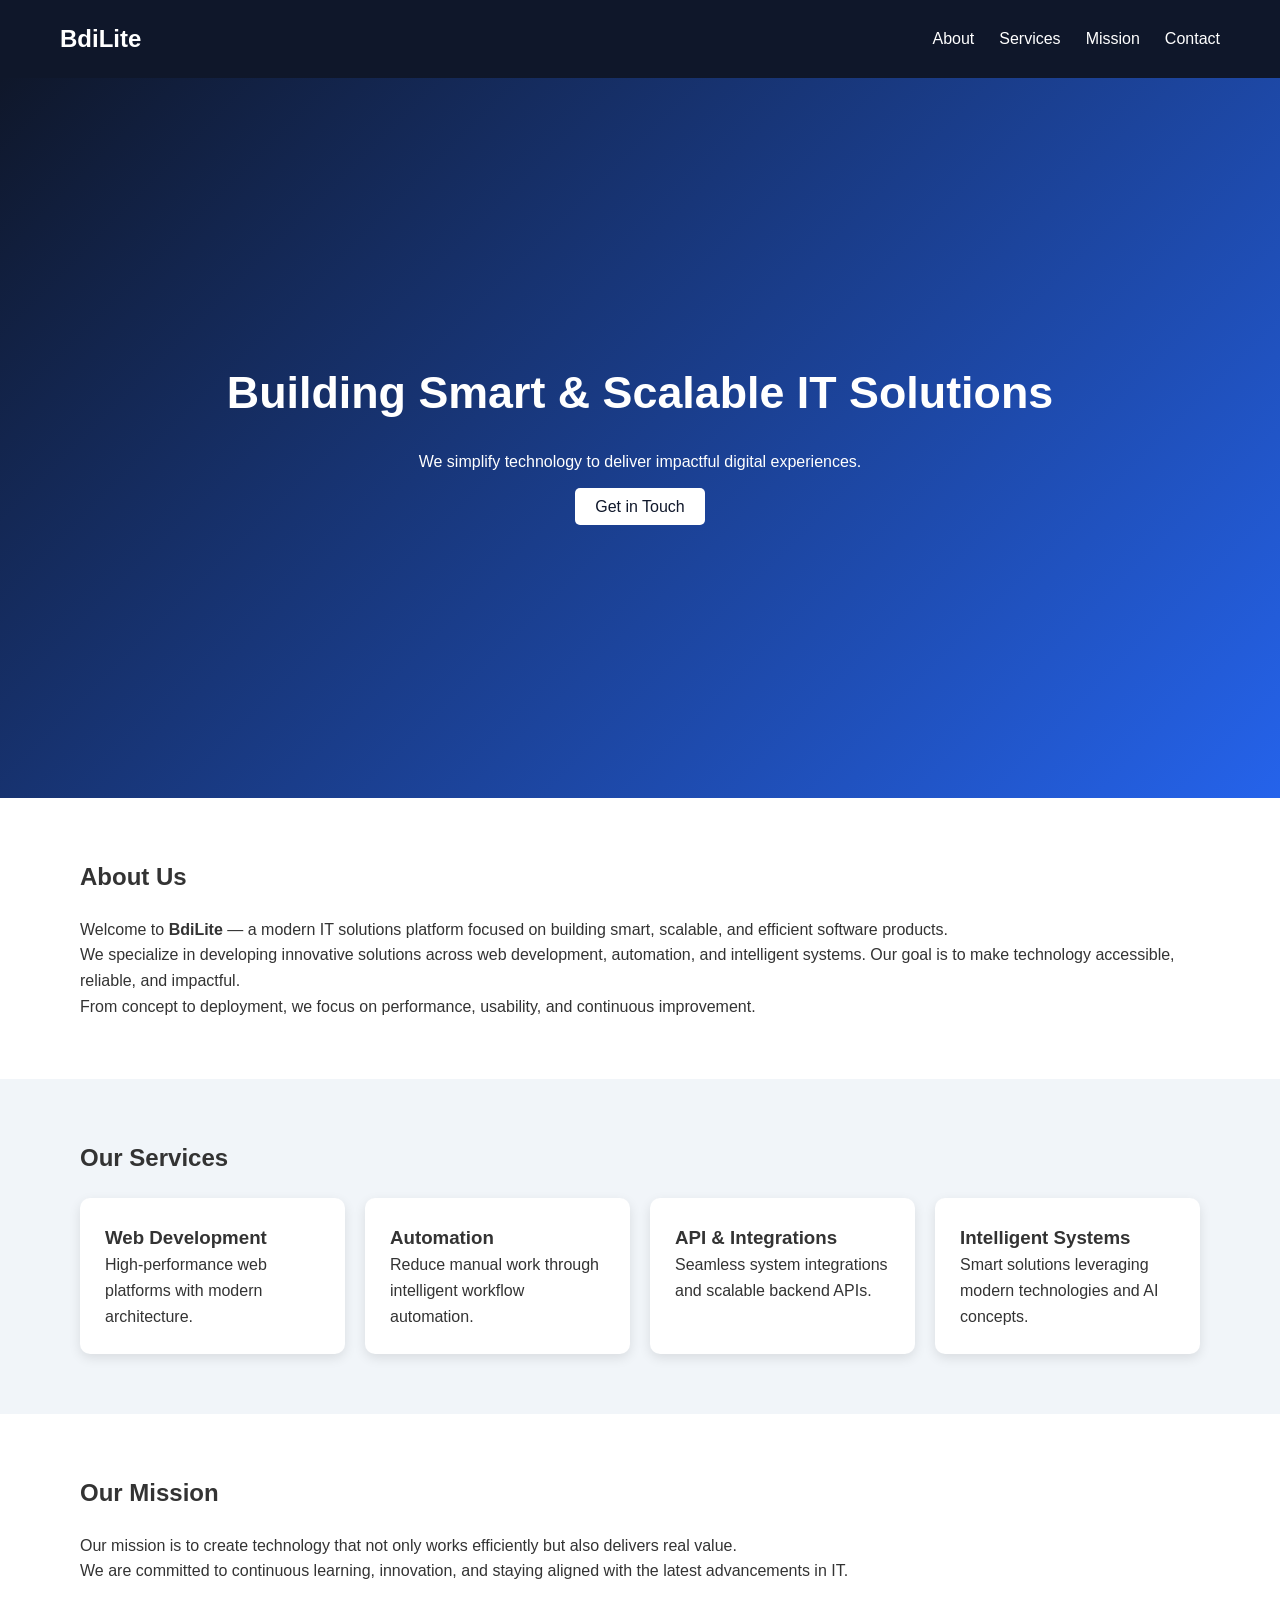
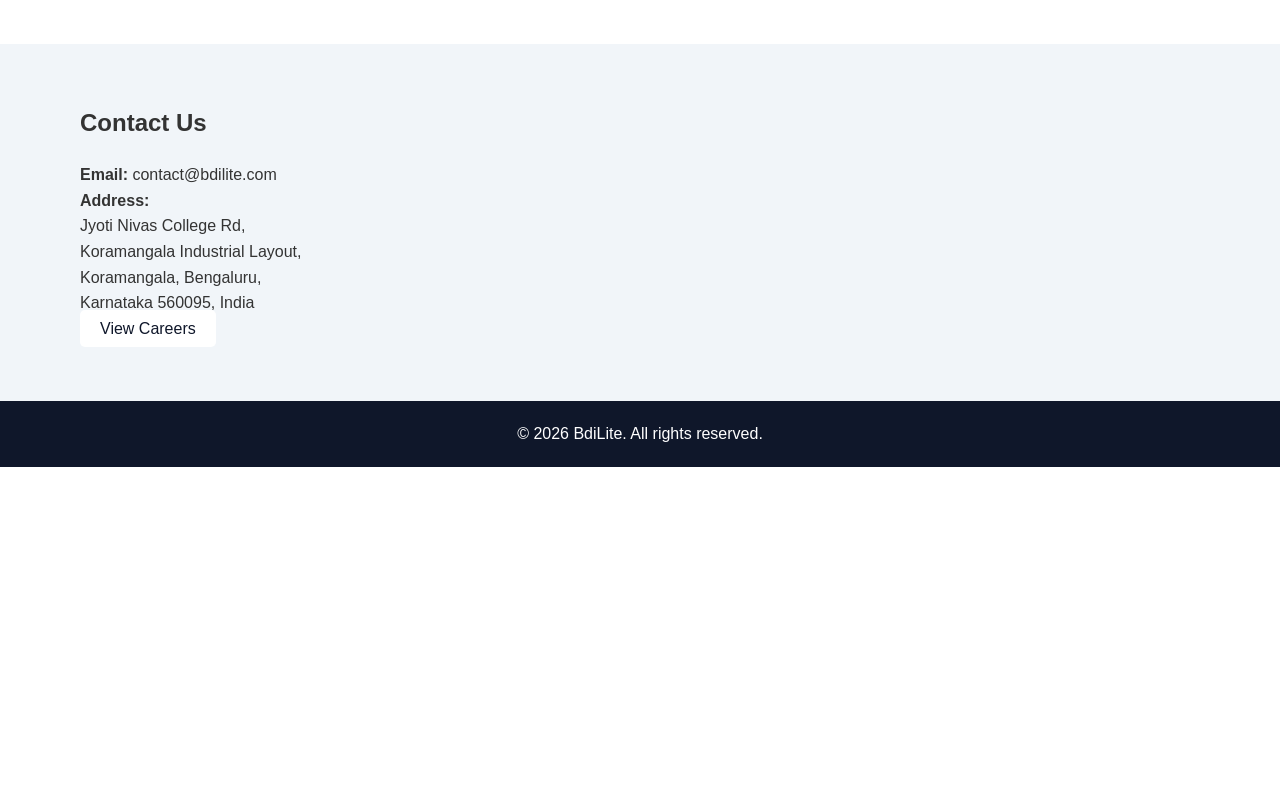
==== index.html @ b25a0168 "Update index.html" ====
<!DOCTYPE html>
<html lang="en">
<head>
    <meta charset="UTF-8">
    <meta name="viewport" content="width=device-width, initial-scale=1.0">
    <title>BdiLite | Smart IT Solutions</title>
    <meta name="description" content="BdiLite builds scalable web applications, automation systems, and intelligent IT solutions.">

    <link rel="stylesheet" href="styles.css">
</head>
<body>

<!-- NAVBAR -->
<header>
    <nav class="navbar">
        <h1 class="logo">BdiLite</h1>
        <ul>
            <li><a href="#about">About</a></li>
            <li><a href="#services">Services</a></li>
            <li><a href="#mission">Mission</a></li>
            <li><a href="#contact">Contact</a></li>
        </ul>
    </nav>
</header>

<!-- HERO -->
<section class="hero">
    <div class="hero-content">
        <h2>Building Smart & Scalable IT Solutions</h2>
        <p>We simplify technology to deliver impactful digital experiences.</p>
        <a href="#contact" class="btn">Get in Touch</a>
    </div>
</section>

<!-- ABOUT -->
<section id="about" class="section">
    <h2>About Us</h2>
    <p>
        Welcome to <strong>BdiLite</strong> — a modern IT solutions platform focused on building smart, scalable, and efficient software products.
    </p>
    <p>
        We specialize in developing innovative solutions across web development, automation, and intelligent systems. Our goal is to make technology accessible, reliable, and impactful.
    </p>
    <p>
        From concept to deployment, we focus on performance, usability, and continuous improvement.
    </p>
</section>

<!-- SERVICES -->
<section id="services" class="section alt">
    <h2>Our Services</h2>
    <div class="cards">

        <div class="card">
            <h3>Web Development</h3>
            <p>High-performance web platforms with modern architecture.</p>
        </div>

        <div class="card">
            <h3>Automation</h3>
            <p>Reduce manual work through intelligent workflow automation.</p>
        </div>

        <div class="card">
            <h3>API & Integrations</h3>
            <p>Seamless system integrations and scalable backend APIs.</p>
        </div>

        <div class="card">
            <h3>Intelligent Systems</h3>
            <p>Smart solutions leveraging modern technologies and AI concepts.</p>
        </div>

    </div>
</section>

<!-- MISSION -->
<section id="mission" class="section">
    <h2>Our Mission</h2>
    <p>
        Our mission is to create technology that not only works efficiently but also delivers real value.
    </p>
    <p>
        We are committed to continuous learning, innovation, and staying aligned with the latest advancements in IT.
    </p>
</section>

<!-- CONTACT -->
<section id="contact" class="section alt">
    <h2>Contact Us</h2>

    <p><strong>Email:</strong> contact@bdilite.com</p>

    <p><strong>Address:</strong><br>
    Jyoti Nivas College Rd,<br>
    Koramangala Industrial Layout,<br>
    Koramangala, Bengaluru,<br>
    Karnataka 560095, India
    </p>

    <a href="careers.html" class="btn">View Careers</a>
</section>

<!-- FOOTER -->
<footer>
    <p>© 2026 BdiLite. All rights reserved.</p>
</footer>

<iframe 
    src="https://www.google.com/maps?q=Jyoti+Nivas+College+Rd+Koramangala+Bengaluru&output=embed"
    width="100%" height="300" style="border:0; margin-top:20px;" 
    allowfullscreen="" loading="lazy">
</iframe>

<script src="script.js"></script>
</body>
</html>
---- styles.css ----
* {
    margin: 0;
    padding: 0;
    box-sizing: border-box;
    font-family: "Segoe UI", sans-serif;
}

body {
    line-height: 1.6;
    color: #333;
}

/* NAVBAR */
.navbar {
    display: flex;
    justify-content: space-between;
    align-items: center;
    padding: 20px 60px;
    background: #0f172a;
    color: white;
    position: sticky;
    top: 0;
}

.navbar ul {
    display: flex;
    list-style: none;
    gap: 25px;
}

.navbar a {
    color: white;
    text-decoration: none;
}

/* HERO */
.hero {
    height: 80vh;
    background: linear-gradient(135deg, #0f172a, #2563eb);
    color: white;
    display: flex;
    justify-content: center;
    align-items: center;
    text-align: center;
}

.hero-content h2 {
    font-size: 2.8rem;
}

.hero-content p {
    margin: 20px 0;
}

.btn {
    background: white;
    color: #0f172a;
    padding: 10px 20px;
    border-radius: 5px;
    text-decoration: none;
}

/* SECTIONS */
.section {
    padding: 60px 80px;
}

.section h2 {
    margin-bottom: 20px;
}

.section.alt {
    background: #f1f5f9;
}

/* CARDS */
.cards {
    display: grid;
    grid-template-columns: repeat(auto-fit, minmax(250px, 1fr));
    gap: 20px;
}

.card {
    background: white;
    padding: 25px;
    border-radius: 10px;
    box-shadow: 0 4px 12px rgba(0,0,0,0.1);
}

/* FOOTER */
footer {
    text-align: center;
    padding: 20px;
    background: #0f172a;
    color: white;
}
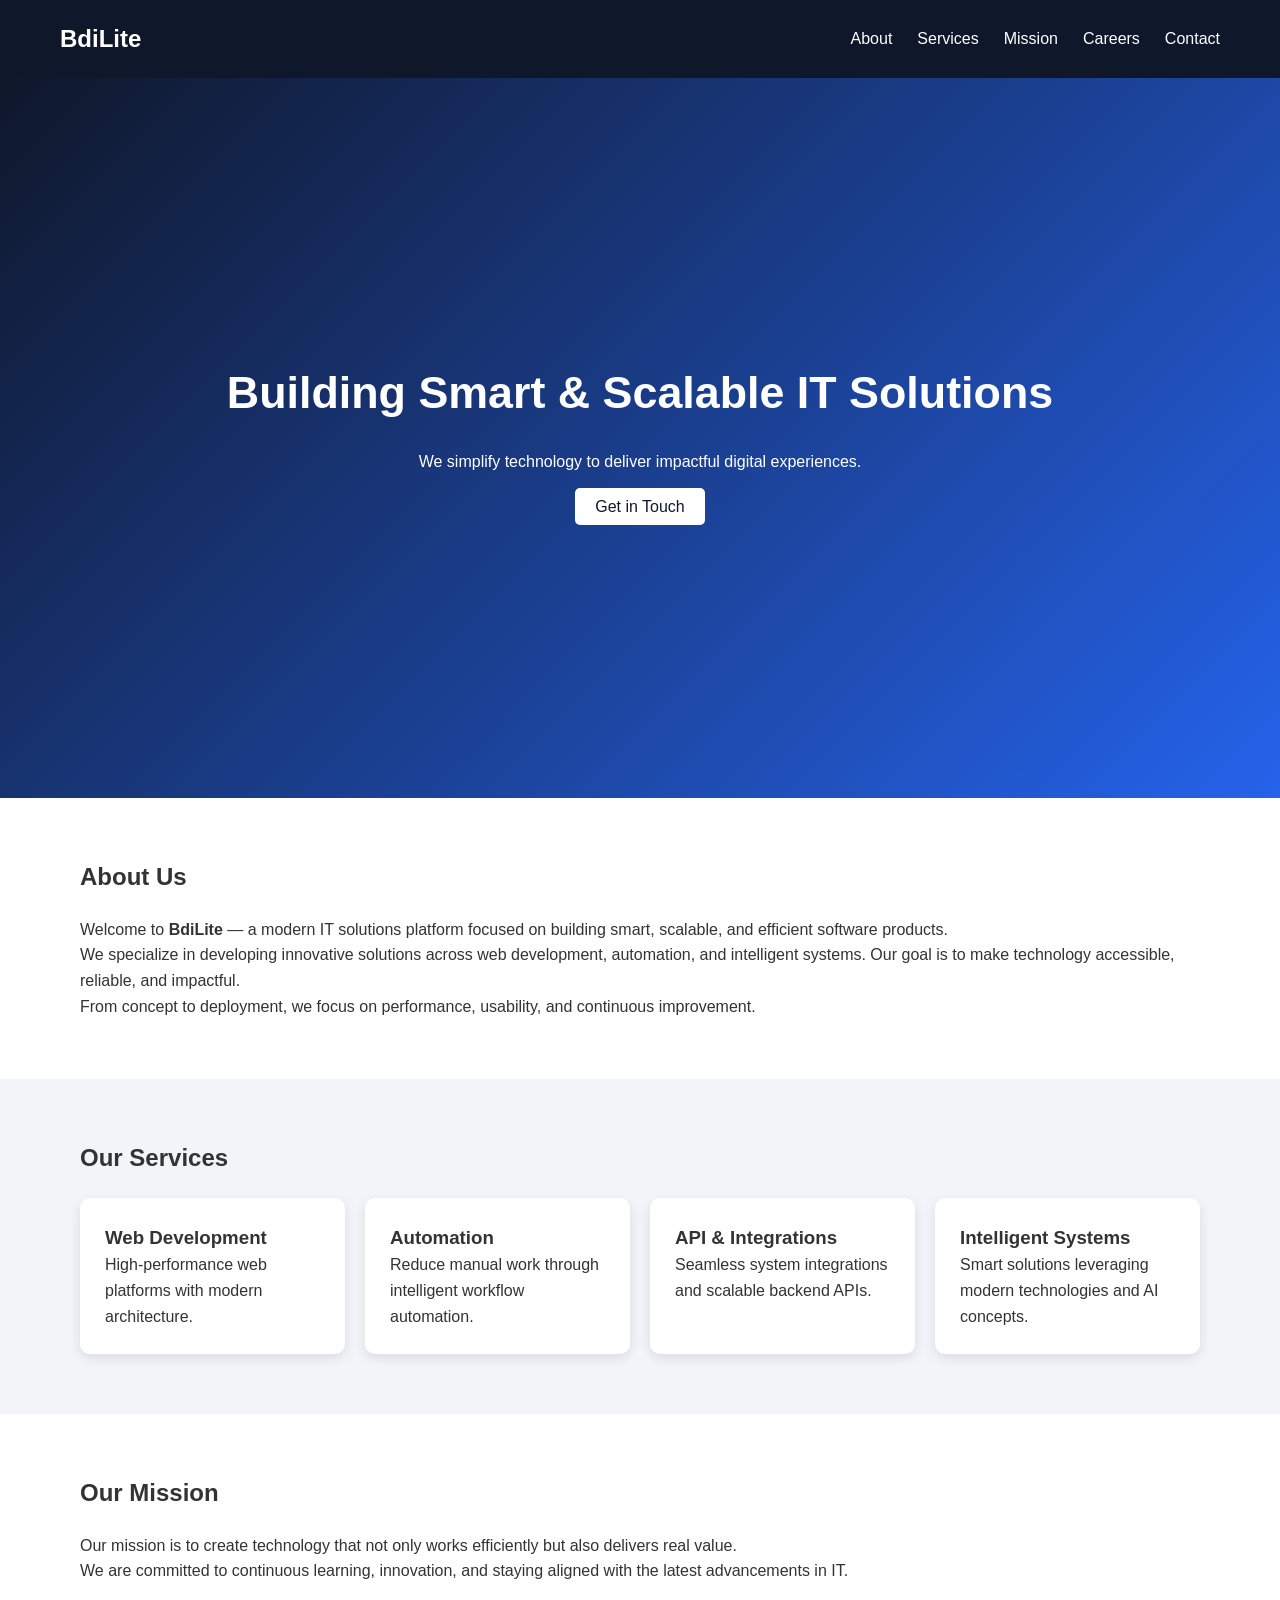
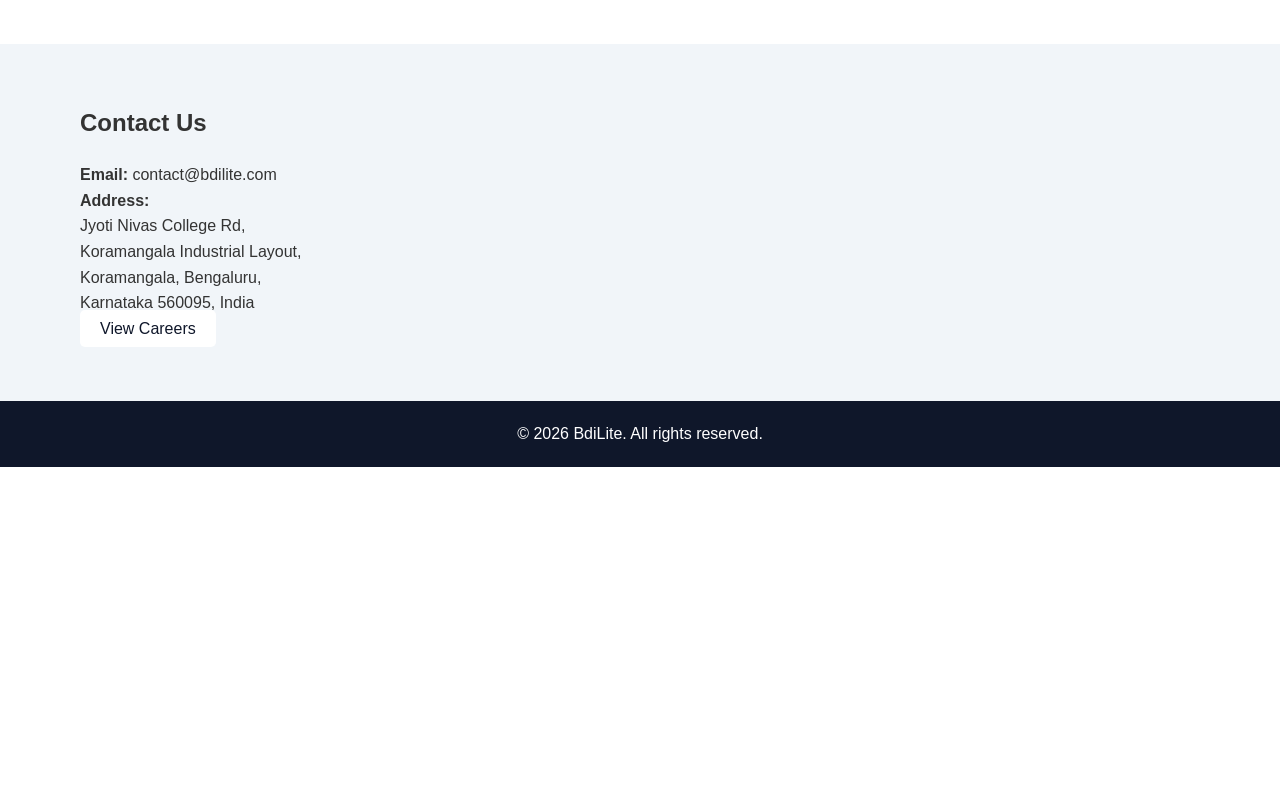
==== commit d9a499da: "Update index.html" ====
--- a/index.html
+++ b/index.html
@@ -18,6 +18,7 @@
             <li><a href="#about">About</a></li>
             <li><a href="#services">Services</a></li>
             <li><a href="#mission">Mission</a></li>
+            <li><a href="careers.html">Careers</a></li>
             <li><a href="#contact">Contact</a></li>
         </ul>
     </nav>
--- a/styles.css
+++ b/styles.css
@@ -94,3 +94,13 @@
     background: #0f172a;
     color: white;
 }
+
+.small-hero {
+    height: 40vh;
+    background: linear-gradient(135deg, #0f172a, #2563eb);
+    color: white;
+    display: flex;
+    flex-direction: column;
+    justify-content: center;
+    text-align: center;
+}
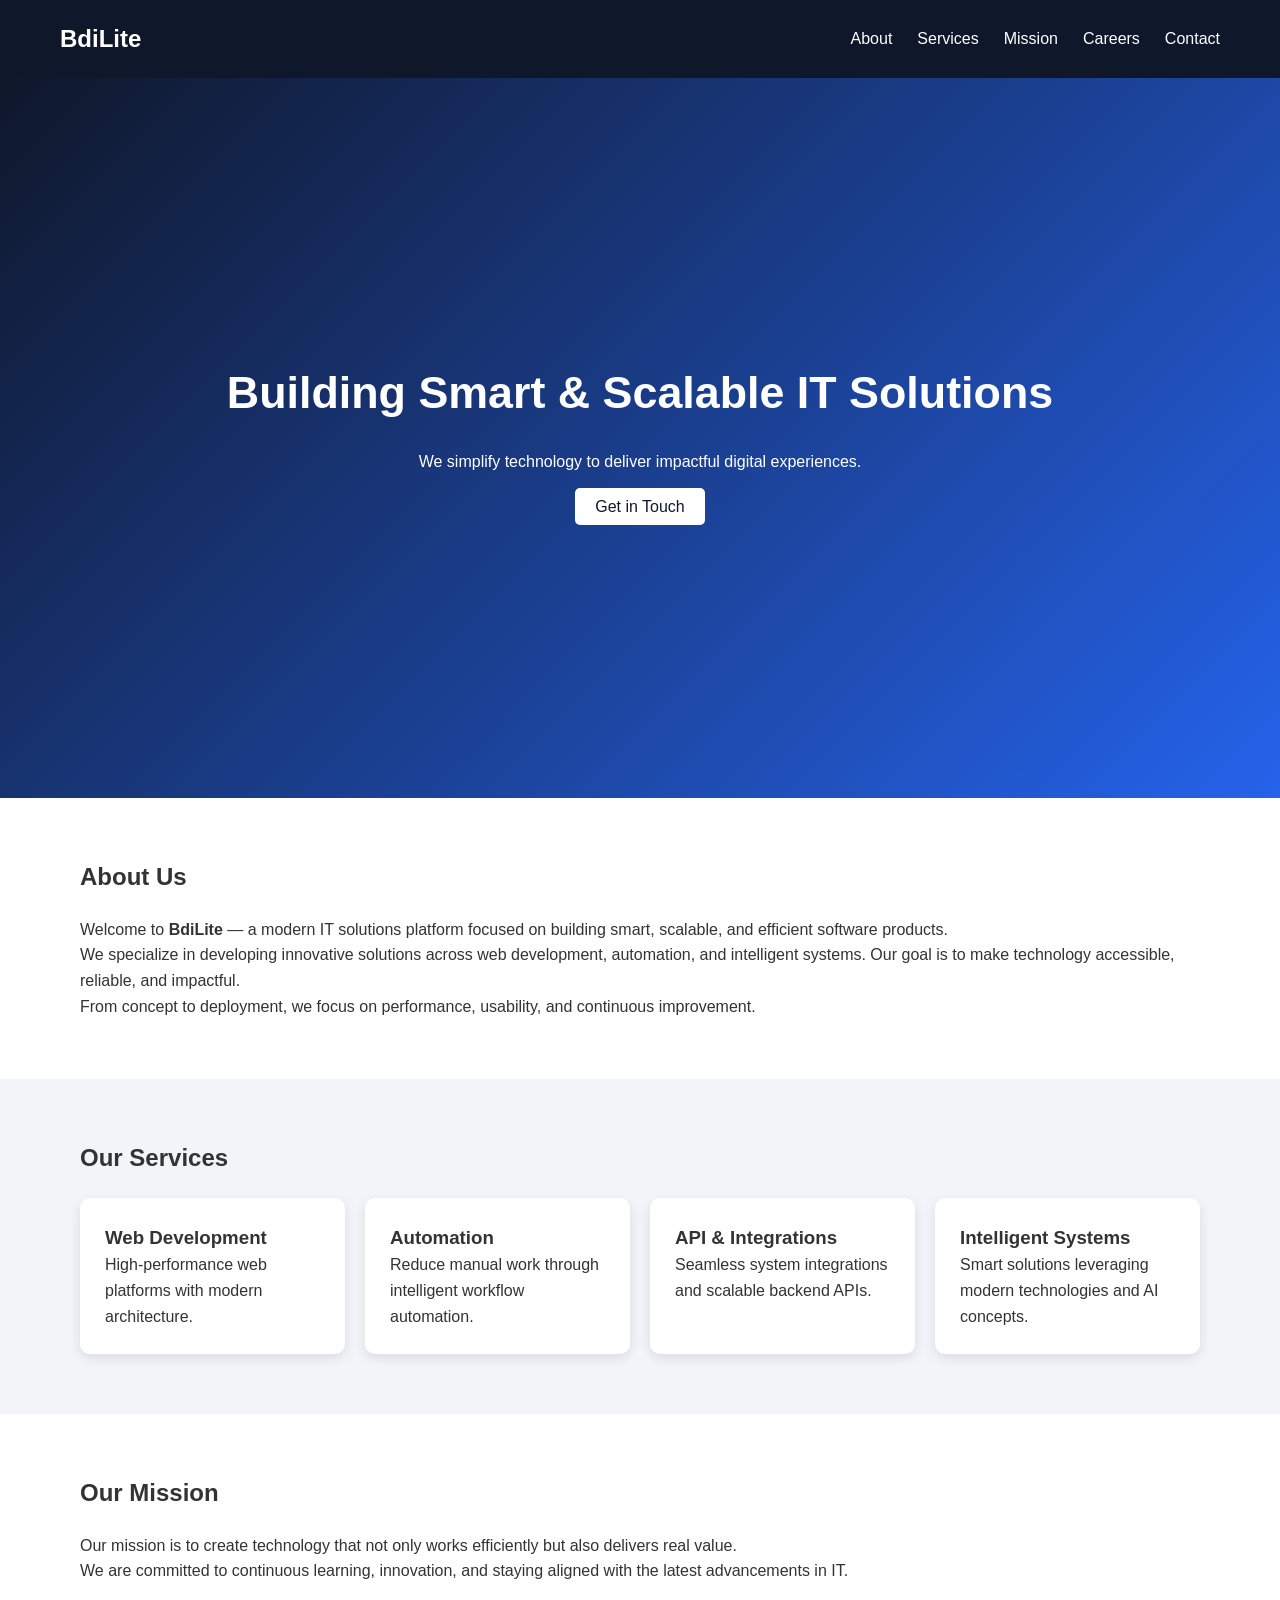
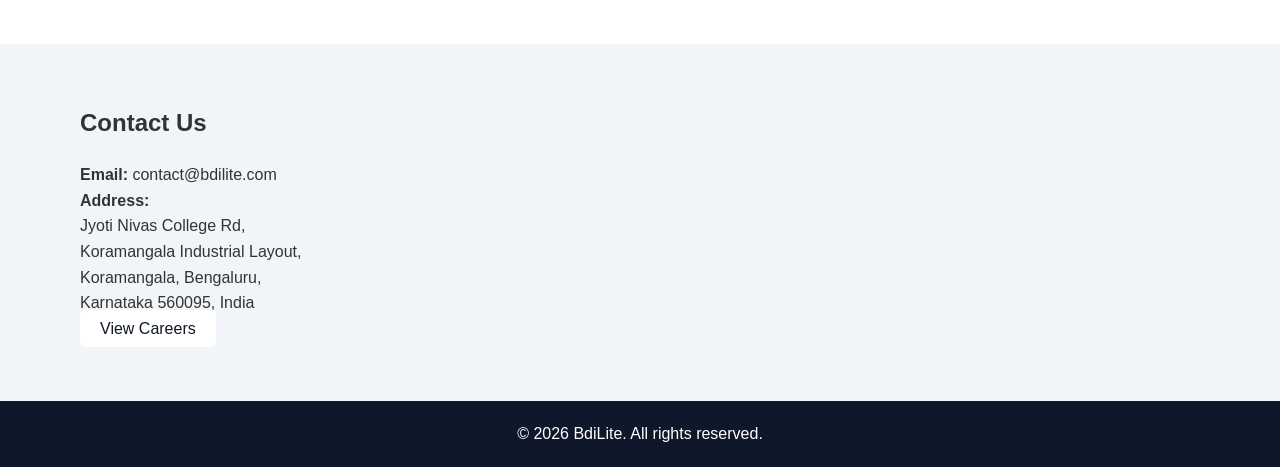
==== commit fa2ba3e5: "Update index.html" ====
--- a/index.html
+++ b/index.html
@@ -92,14 +92,17 @@
 
     <p><strong>Email:</strong> contact@bdilite.com</p>
 
-    <p><strong>Address:</strong><br>
-    Jyoti Nivas College Rd,<br>
-    Koramangala Industrial Layout,<br>
-    Koramangala, Bengaluru,<br>
-    Karnataka 560095, India
-    </p>
+    <div class="address-block">
+        <p><strong>Address:</strong></p>
+        <p>
+            Jyoti Nivas College Rd,<br>
+            Koramangala Industrial Layout,<br>
+            Koramangala, Bengaluru,<br>
+            Karnataka 560095, India
+        </p>
 
-    <a href="careers.html" class="btn">View Careers</a>
+        <a href="careers.html" class="btn careers-btn">View Careers</a>
+    </div>
 </section>
 
 <!-- FOOTER -->
@@ -107,11 +110,6 @@
     <p>© 2026 BdiLite. All rights reserved.</p>
 </footer>
 
-<iframe 
-    src="https://www.google.com/maps?q=Jyoti+Nivas+College+Rd+Koramangala+Bengaluru&output=embed"
-    width="100%" height="300" style="border:0; margin-top:20px;" 
-    allowfullscreen="" loading="lazy">
-</iframe>
 
 <script src="script.js"></script>
 </body>
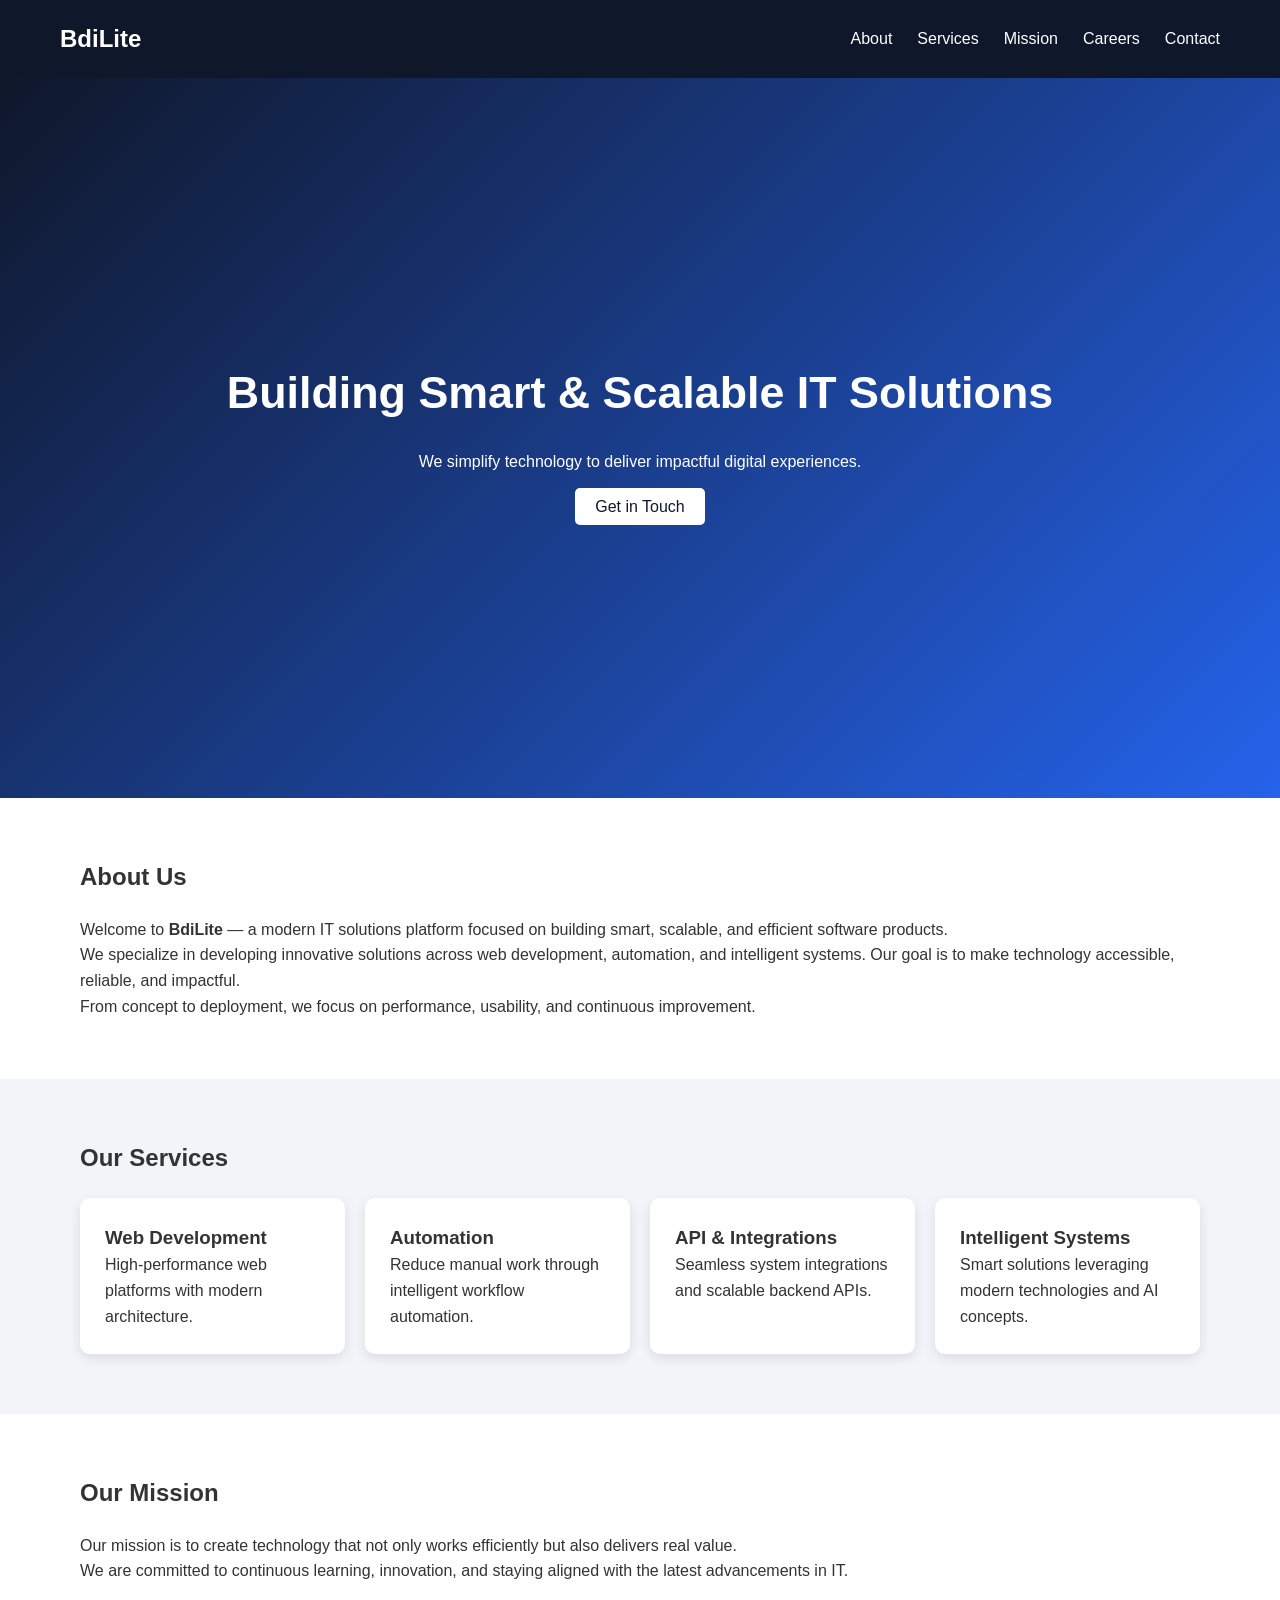
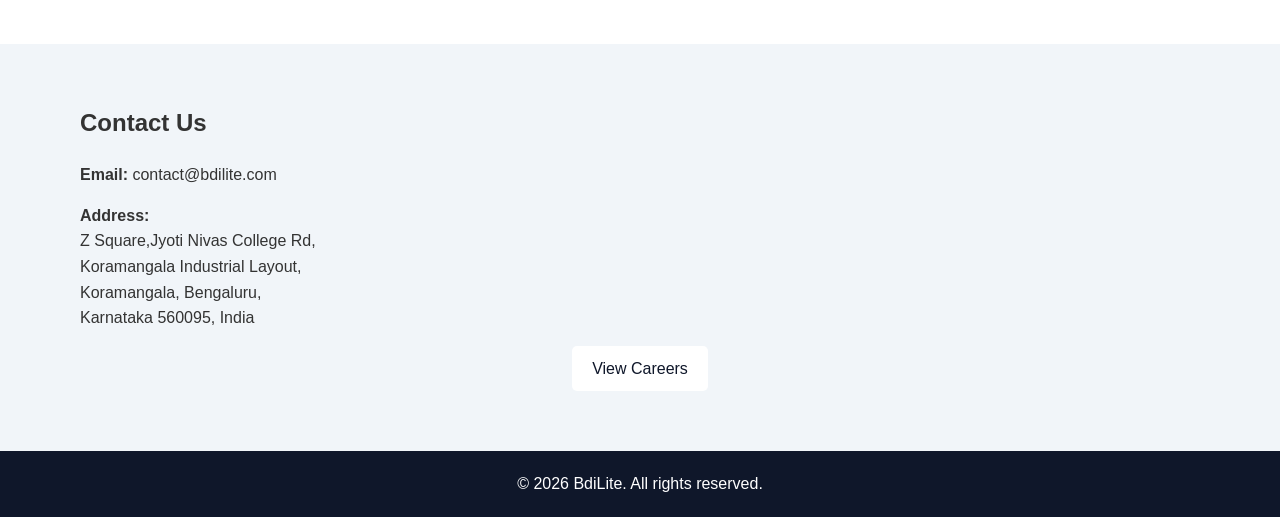
==== commit bac0fdb5: "Update index.html" ====
--- a/index.html
+++ b/index.html
@@ -95,7 +95,7 @@
     <div class="address-block">
         <p><strong>Address:</strong></p>
         <p>
-            Jyoti Nivas College Rd,<br>
+            Z Square,Jyoti Nivas College Rd,<br>
             Koramangala Industrial Layout,<br>
             Koramangala, Bengaluru,<br>
             Karnataka 560095, India
--- a/styles.css
+++ b/styles.css
@@ -104,3 +104,13 @@
     justify-content: center;
     text-align: center;
 }
+
+.address-block {
+    margin-top: 15px;
+}
+
+.careers-btn {
+    display: block;
+    width: fit-content;
+    margin: 15px auto 0;
+}
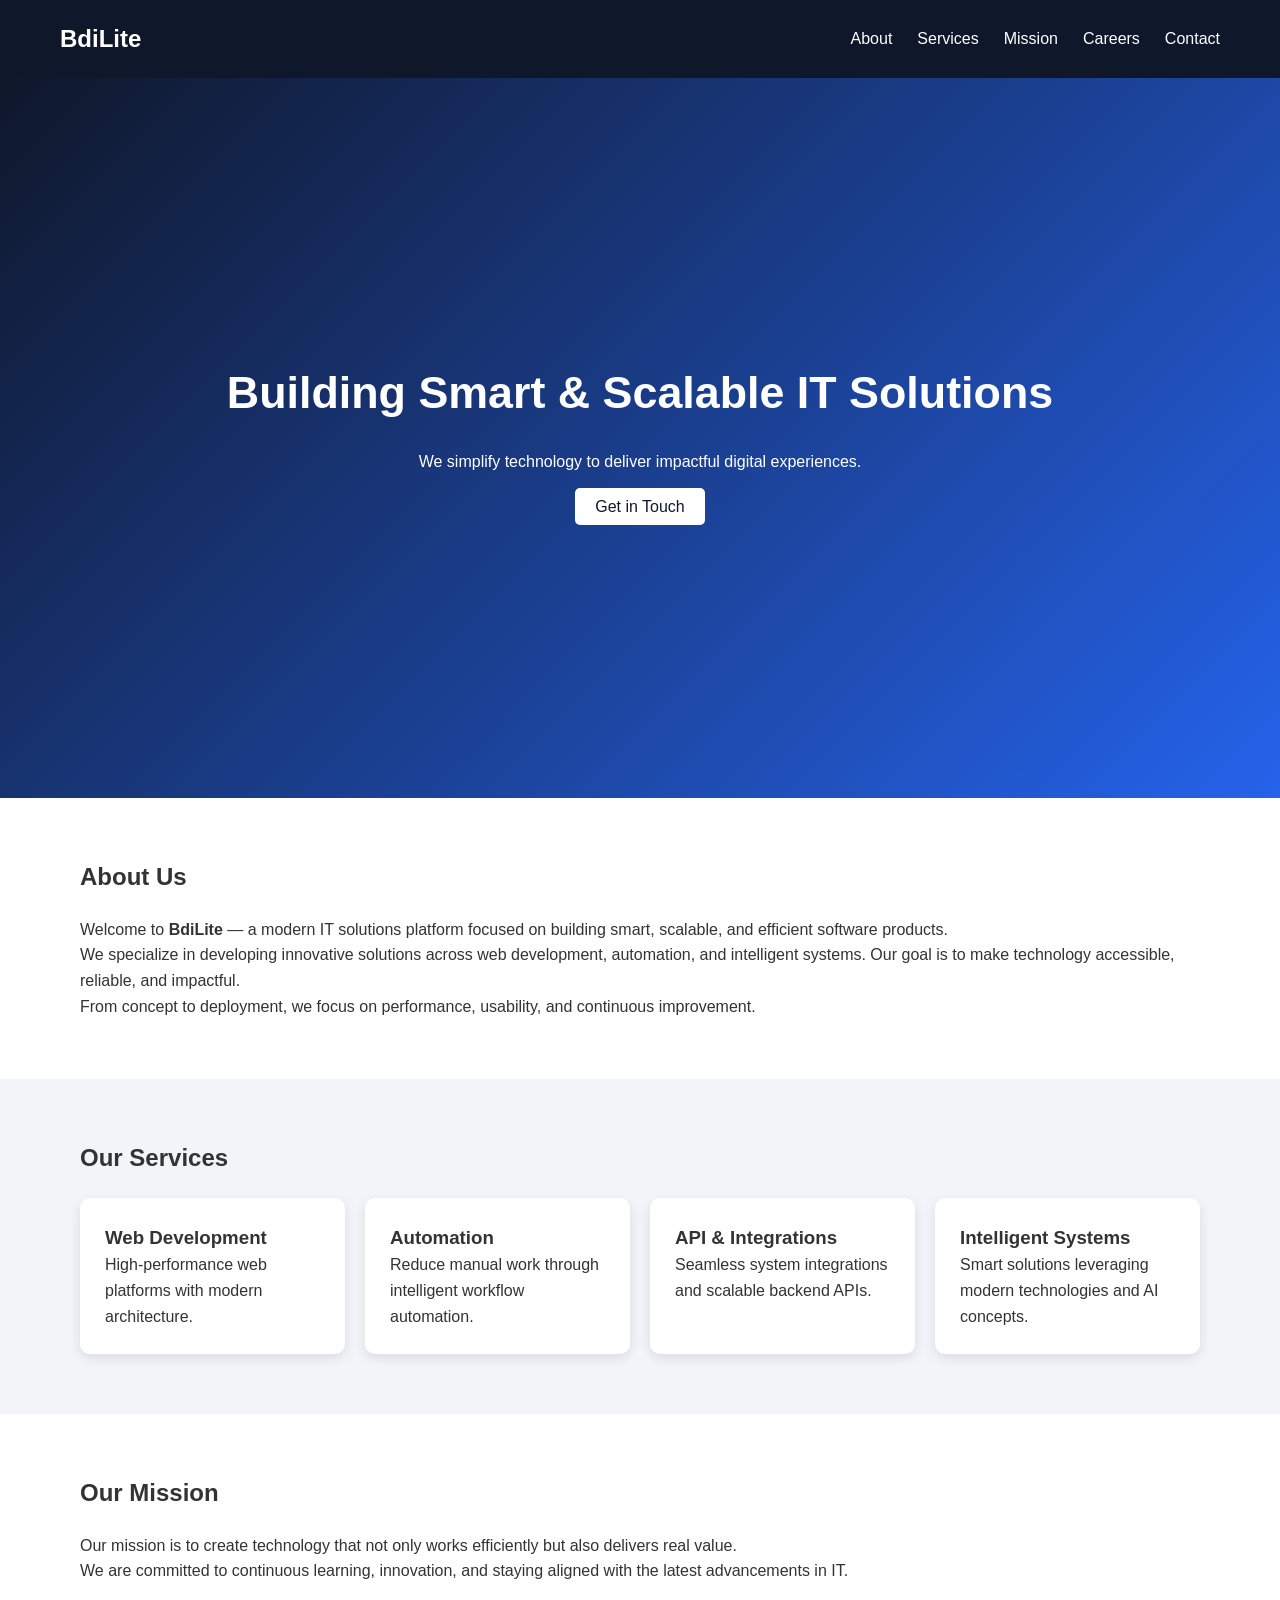
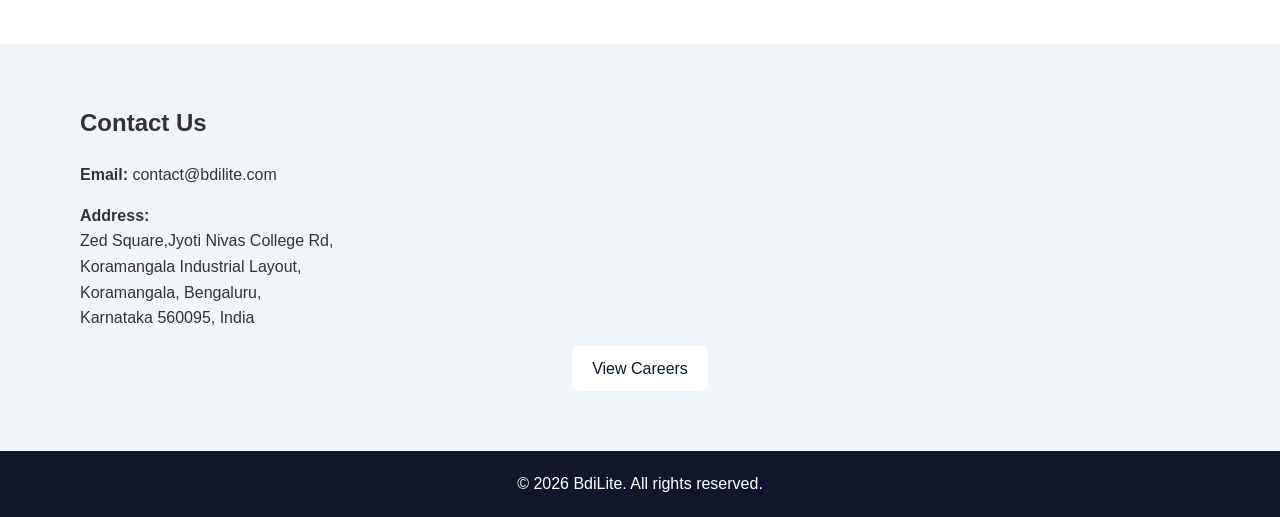
==== commit a2f0b624: "Update index.html" ====
--- a/index.html
+++ b/index.html
@@ -95,7 +95,7 @@
     <div class="address-block">
         <p><strong>Address:</strong></p>
         <p>
-            Z Square,Jyoti Nivas College Rd,<br>
+            Zed Square,Jyoti Nivas College Rd,<br>
             Koramangala Industrial Layout,<br>
             Koramangala, Bengaluru,<br>
             Karnataka 560095, India
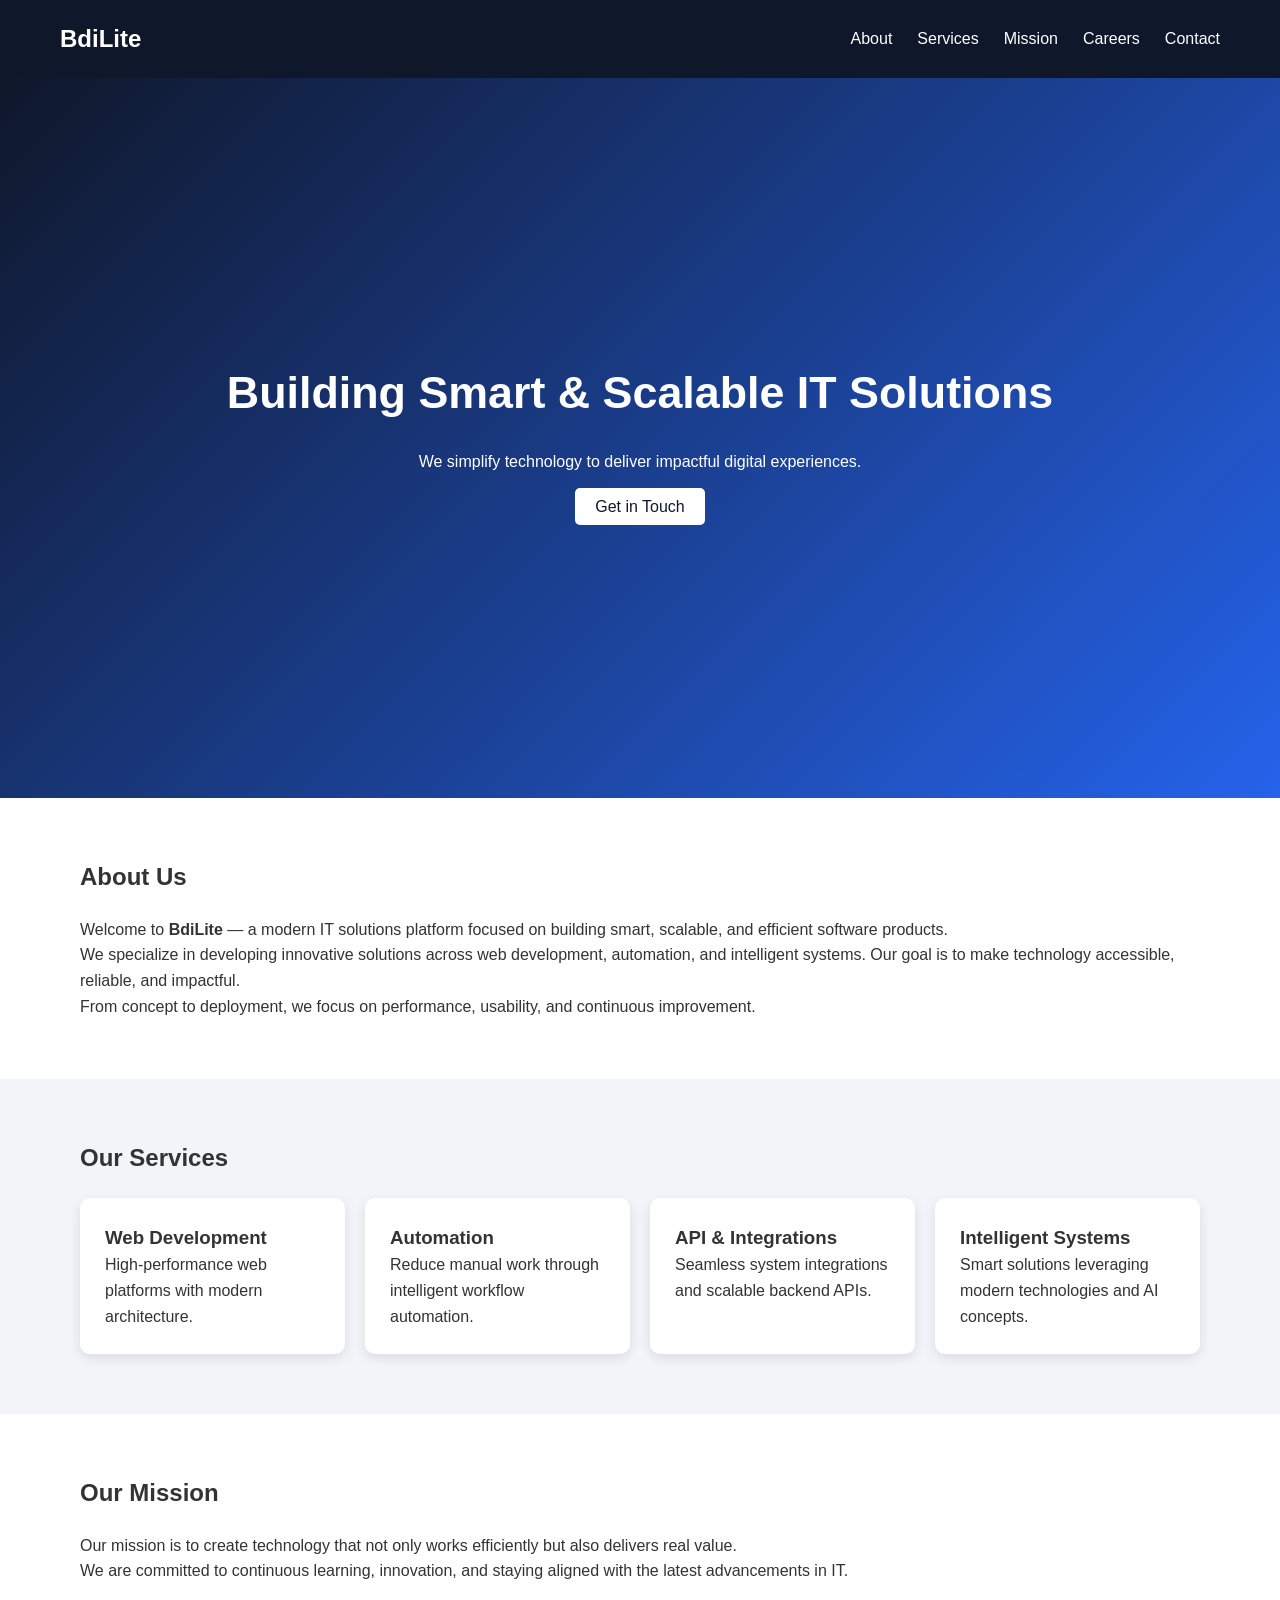
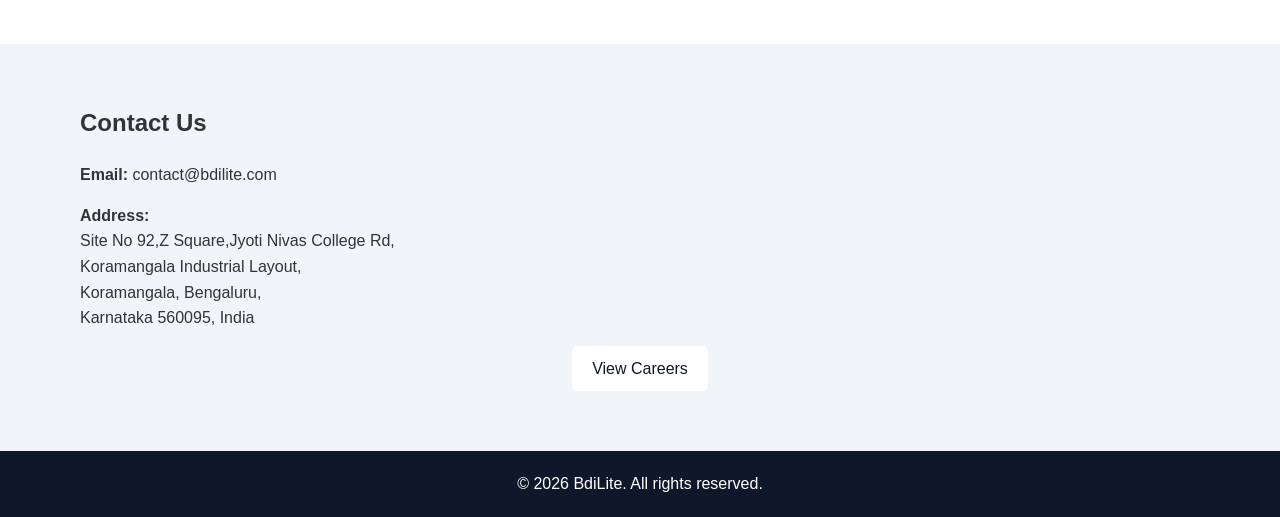
==== commit 0b097748: "Update index.html" ====
--- a/index.html
+++ b/index.html
@@ -95,7 +95,7 @@
     <div class="address-block">
         <p><strong>Address:</strong></p>
         <p>
-            Zed Square,Jyoti Nivas College Rd,<br>
+            Site No 92,Z Square,Jyoti Nivas College Rd,<br>
             Koramangala Industrial Layout,<br>
             Koramangala, Bengaluru,<br>
             Karnataka 560095, India
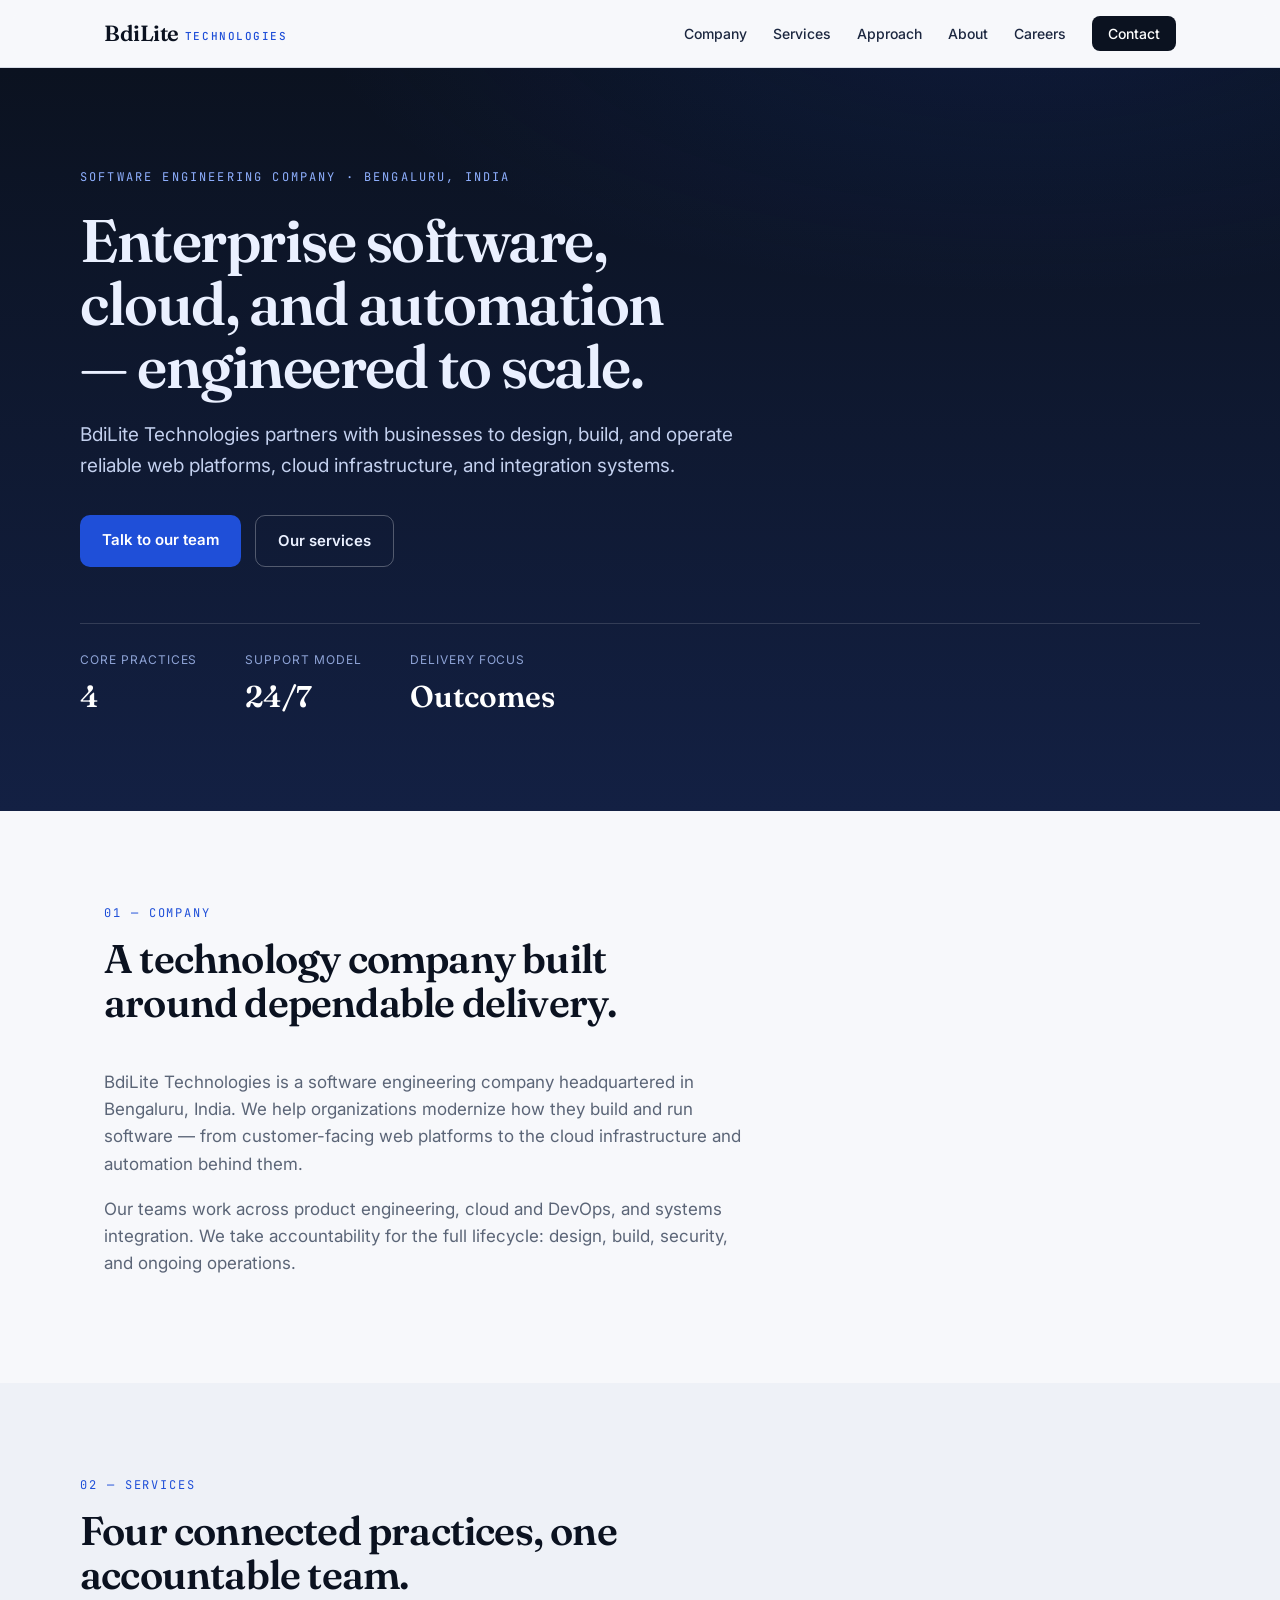
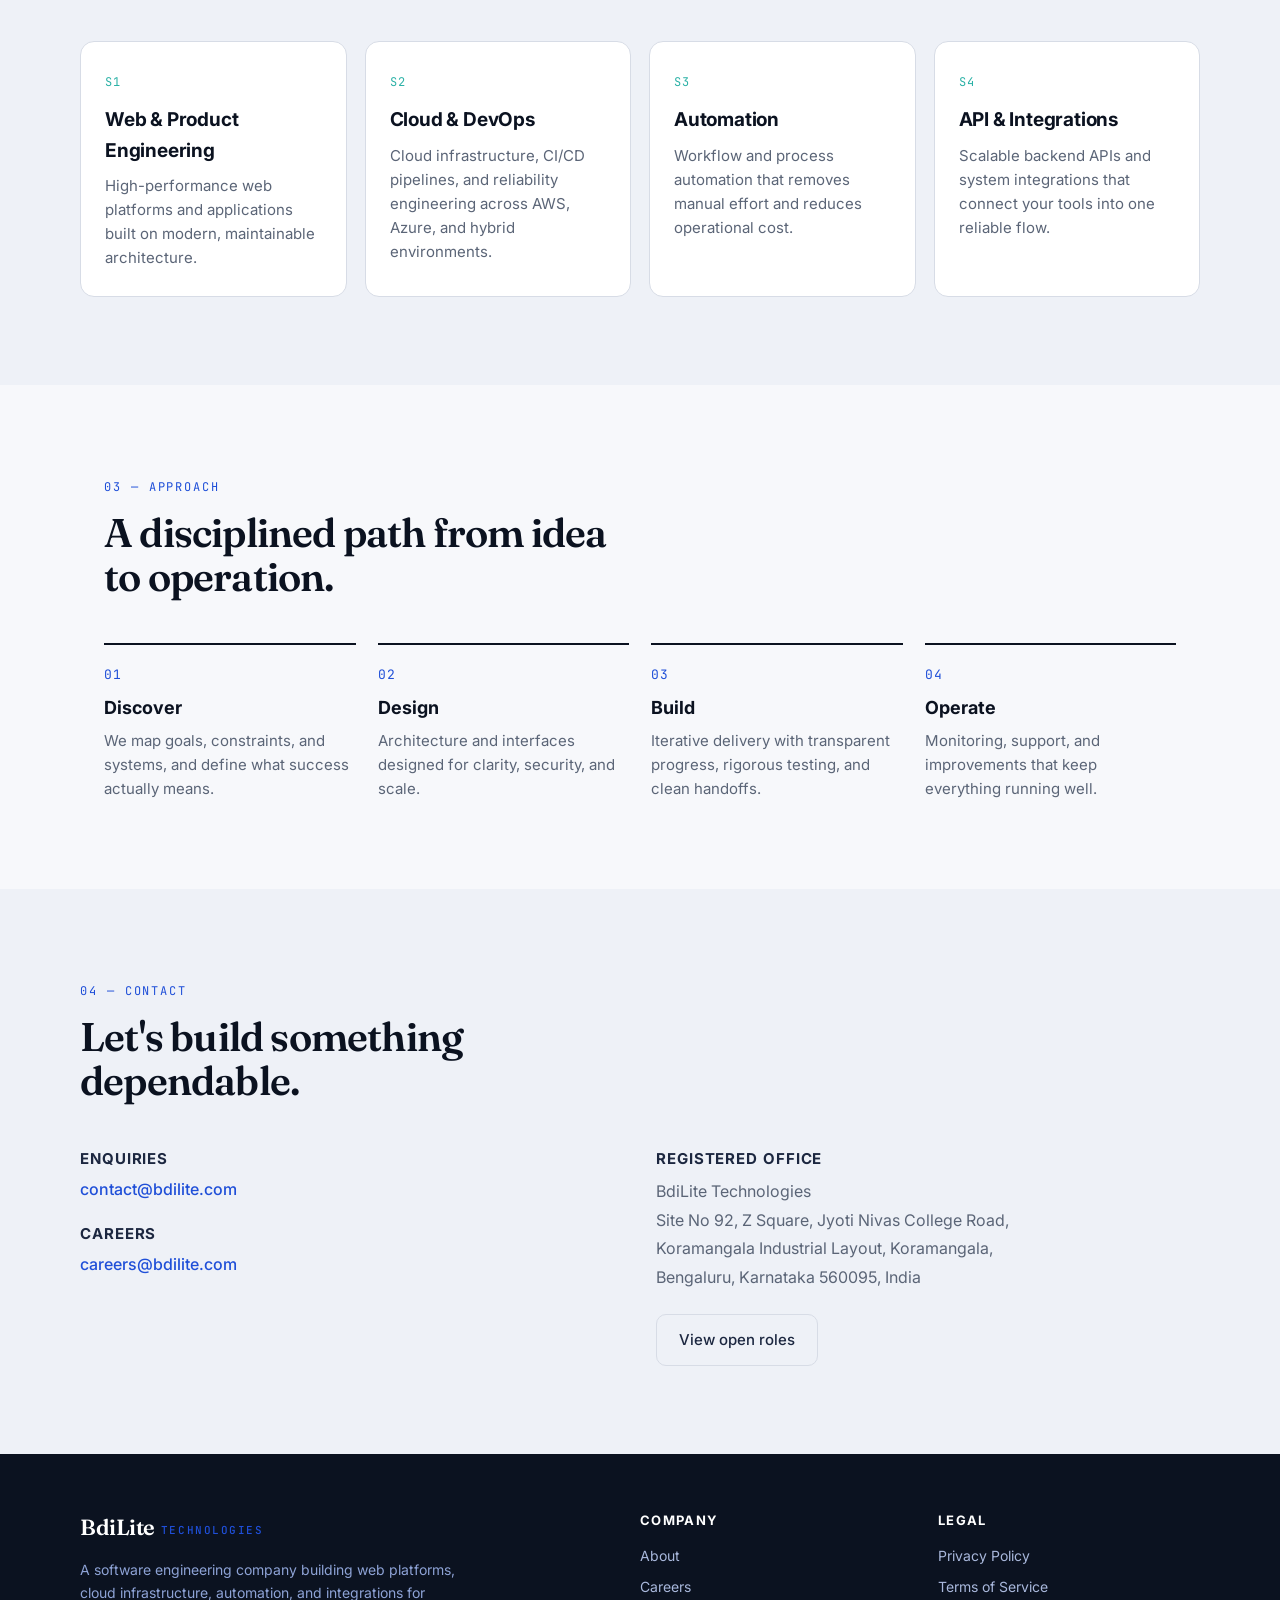
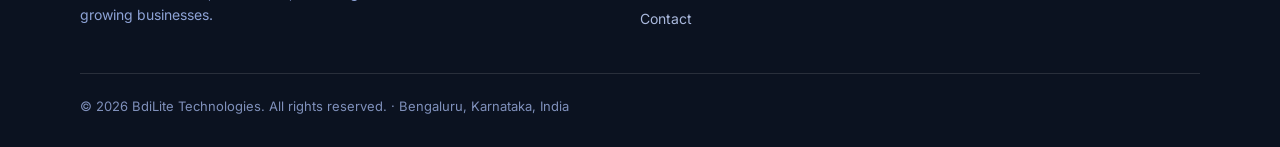
==== commit 437dc438: "Add files via upload" ====
--- a/index.html
+++ b/index.html
@@ -3,113 +3,253 @@
 <head>
     <meta charset="UTF-8">
     <meta name="viewport" content="width=device-width, initial-scale=1.0">
-    <title>BdiLite | Smart IT Solutions</title>
-    <meta name="description" content="BdiLite builds scalable web applications, automation systems, and intelligent IT solutions.">
-
+
+    <!-- Primary Meta -->
+    <title>BdiLite Technologies | Enterprise Software, Cloud & Automation Company</title>
+    <meta name="title" content="BdiLite Technologies | Enterprise Software, Cloud & Automation Company">
+    <meta name="description" content="BdiLite Technologies is a software engineering company in Bengaluru, India, delivering enterprise web platforms, cloud infrastructure, automation, and API integration for businesses.">
+    <meta name="keywords" content="BdiLite Technologies, software company Bangalore, IT company India, enterprise software development, cloud infrastructure, DevOps company, API integration, automation company">
+    <meta name="author" content="BdiLite Technologies">
+    <meta name="robots" content="index, follow, max-image-preview:large">
+    <link rel="canonical" href="https://bdilite.com/">
+
+    <!-- Open Graph -->
+    <meta property="og:type" content="website">
+    <meta property="og:site_name" content="BdiLite Technologies">
+    <meta property="og:title" content="BdiLite Technologies | Enterprise Software, Cloud & Automation Company">
+    <meta property="og:description" content="A software engineering company delivering enterprise web platforms, cloud infrastructure, automation, and API integration.">
+    <meta property="og:url" content="https://bdilite.com/">
+    <meta property="og:locale" content="en_IN">
+
+    <!-- Twitter -->
+    <meta name="twitter:card" content="summary_large_image">
+    <meta name="twitter:title" content="BdiLite Technologies | Enterprise Software, Cloud & Automation Company">
+    <meta name="twitter:description" content="Enterprise software, cloud infrastructure, automation, and API integration company based in Bengaluru, India.">
+
+    <link rel="preconnect" href="https://fonts.googleapis.com">
+    <link rel="preconnect" href="https://fonts.gstatic.com" crossorigin>
+    <link href="https://fonts.googleapis.com/css2?family=Fraunces:opsz,wght@9..144,500;9..144,600&family=Inter:wght@400;500;600;700&family=JetBrains+Mono:wght@500&display=swap" rel="stylesheet">
     <link rel="stylesheet" href="styles.css">
+
+    <!-- Organization structured data -->
+    <script type="application/ld+json">
+    {
+      "@context": "https://schema.org",
+      "@type": "Organization",
+      "name": "BdiLite Technologies",
+      "legalName": "BdiLite Technologies",
+      "alternateName": "BdiLite",
+      "url": "https://bdilite.com",
+      "logo": "https://bdilite.com/logo.png",
+      "description": "BdiLite Technologies is a software engineering company delivering enterprise web platforms, cloud infrastructure, automation, and API integration services.",
+      "email": "contact@bdilite.com",
+      "foundingLocation": {
+        "@type": "Place",
+        "address": {
+          "@type": "PostalAddress",
+          "addressLocality": "Bengaluru",
+          "addressRegion": "Karnataka",
+          "addressCountry": "IN"
+        }
+      },
+      "address": {
+        "@type": "PostalAddress",
+        "streetAddress": "Site No 92, Z Square, Jyoti Nivas College Road, Koramangala Industrial Layout, Koramangala",
+        "addressLocality": "Bengaluru",
+        "addressRegion": "Karnataka",
+        "postalCode": "560095",
+        "addressCountry": "IN"
+      },
+      "areaServed": ["IN", "Worldwide"],
+      "knowsAbout": ["Software Development", "Cloud Infrastructure", "DevOps", "Workflow Automation", "API Integration", "Enterprise Web Applications"],
+      "sameAs": [
+        "https://www.linkedin.com/company/bdilite",
+        "https://x.com/bdilite",
+        "https://github.com/bdilite"
+      ],
+      "contactPoint": [{
+        "@type": "ContactPoint",
+        "contactType": "sales",
+        "email": "contact@bdilite.com",
+        "areaServed": "IN",
+        "availableLanguage": ["English", "Hindi", "Kannada"]
+      }]
+    }
+    </script>
+
+    <!-- WebSite structured data -->
+    <script type="application/ld+json">
+    {
+      "@context": "https://schema.org",
+      "@type": "WebSite",
+      "name": "BdiLite Technologies",
+      "url": "https://bdilite.com"
+    }
+    </script>
+
+    <!-- ProfessionalService structured data -->
+    <script type="application/ld+json">
+    {
+      "@context": "https://schema.org",
+      "@type": "ProfessionalService",
+      "name": "BdiLite Technologies",
+      "image": "https://bdilite.com/logo.png",
+      "priceRange": "$$",
+      "address": {
+        "@type": "PostalAddress",
+        "streetAddress": "Site No 92, Z Square, Jyoti Nivas College Road, Koramangala",
+        "addressLocality": "Bengaluru",
+        "addressRegion": "Karnataka",
+        "postalCode": "560095",
+        "addressCountry": "IN"
+      },
+      "url": "https://bdilite.com",
+      "email": "contact@bdilite.com"
+    }
+    </script>
 </head>
 <body>
 
-<!-- NAVBAR -->
-<header>
+<header class="site-header">
     <nav class="navbar">
-        <h1 class="logo">BdiLite</h1>
-        <ul>
-            <li><a href="#about">About</a></li>
+        <a href="/" class="logo">BdiLite<span class="logo-mark">Technologies</span></a>
+        <ul class="nav-links">
+            <li><a href="#about">Company</a></li>
             <li><a href="#services">Services</a></li>
-            <li><a href="#mission">Mission</a></li>
+            <li><a href="#approach">Approach</a></li>
+            <li><a href="about.html">About</a></li>
             <li><a href="careers.html">Careers</a></li>
-            <li><a href="#contact">Contact</a></li>
+            <li><a href="#contact" class="nav-cta">Contact</a></li>
         </ul>
     </nav>
 </header>
 
+<main>
 <!-- HERO -->
 <section class="hero">
-    <div class="hero-content">
-        <h2>Building Smart & Scalable IT Solutions</h2>
-        <p>We simplify technology to deliver impactful digital experiences.</p>
-        <a href="#contact" class="btn">Get in Touch</a>
+    <div class="hero-inner">
+        <p class="eyebrow">Software engineering company · Bengaluru, India</p>
+        <h1>Enterprise software, cloud, and automation — engineered to scale.</h1>
+        <p class="hero-sub">BdiLite Technologies partners with businesses to design, build, and operate reliable web platforms, cloud infrastructure, and integration systems.</p>
+        <div class="hero-actions">
+            <a href="#contact" class="btn btn-primary">Talk to our team</a>
+            <a href="#services" class="btn btn-ghost">Our services</a>
+        </div>
+        <dl class="hero-stats">
+            <div><dt>Core practices</dt><dd>4</dd></div>
+            <div><dt>Support model</dt><dd>24/7</dd></div>
+            <div><dt>Delivery focus</dt><dd>Outcomes</dd></div>
+        </dl>
     </div>
 </section>
 
 <!-- ABOUT -->
 <section id="about" class="section">
-    <h2>About Us</h2>
-    <p>
-        Welcome to <strong>BdiLite</strong> — a modern IT solutions platform focused on building smart, scalable, and efficient software products.
-    </p>
-    <p>
-        We specialize in developing innovative solutions across web development, automation, and intelligent systems. Our goal is to make technology accessible, reliable, and impactful.
-    </p>
-    <p>
-        From concept to deployment, we focus on performance, usability, and continuous improvement.
-    </p>
+    <div class="section-head">
+        <span class="section-label">01 — Company</span>
+        <h2>A technology company built around dependable delivery.</h2>
+    </div>
+    <div class="prose">
+        <p>BdiLite Technologies is a software engineering company headquartered in Bengaluru, India. We help organizations modernize how they build and run software — from customer-facing web platforms to the cloud infrastructure and automation behind them.</p>
+        <p>Our teams work across product engineering, cloud and DevOps, and systems integration. We take accountability for the full lifecycle: design, build, security, and ongoing operations.</p>
+    </div>
 </section>
 
 <!-- SERVICES -->
 <section id="services" class="section alt">
-    <h2>Our Services</h2>
+    <div class="section-head">
+        <span class="section-label">02 — Services</span>
+        <h2>Four connected practices, one accountable team.</h2>
+    </div>
     <div class="cards">
-
-        <div class="card">
-            <h3>Web Development</h3>
-            <p>High-performance web platforms with modern architecture.</p>
-        </div>
-
-        <div class="card">
+        <article class="card">
+            <span class="card-index">S1</span>
+            <h3>Web & Product Engineering</h3>
+            <p>High-performance web platforms and applications built on modern, maintainable architecture.</p>
+        </article>
+        <article class="card">
+            <span class="card-index">S2</span>
+            <h3>Cloud & DevOps</h3>
+            <p>Cloud infrastructure, CI/CD pipelines, and reliability engineering across AWS, Azure, and hybrid environments.</p>
+        </article>
+        <article class="card">
+            <span class="card-index">S3</span>
             <h3>Automation</h3>
-            <p>Reduce manual work through intelligent workflow automation.</p>
-        </div>
-
-        <div class="card">
+            <p>Workflow and process automation that removes manual effort and reduces operational cost.</p>
+        </article>
+        <article class="card">
+            <span class="card-index">S4</span>
             <h3>API & Integrations</h3>
-            <p>Seamless system integrations and scalable backend APIs.</p>
-        </div>
-
-        <div class="card">
-            <h3>Intelligent Systems</h3>
-            <p>Smart solutions leveraging modern technologies and AI concepts.</p>
-        </div>
-
-    </div>
-</section>
-
-<!-- MISSION -->
-<section id="mission" class="section">
-    <h2>Our Mission</h2>
-    <p>
-        Our mission is to create technology that not only works efficiently but also delivers real value.
-    </p>
-    <p>
-        We are committed to continuous learning, innovation, and staying aligned with the latest advancements in IT.
-    </p>
+            <p>Scalable backend APIs and system integrations that connect your tools into one reliable flow.</p>
+        </article>
+    </div>
+</section>
+
+<!-- APPROACH -->
+<section id="approach" class="section">
+    <div class="section-head">
+        <span class="section-label">03 — Approach</span>
+        <h2>A disciplined path from idea to operation.</h2>
+    </div>
+    <ol class="steps">
+        <li><span class="step-num">01</span><h3>Discover</h3><p>We map goals, constraints, and systems, and define what success actually means.</p></li>
+        <li><span class="step-num">02</span><h3>Design</h3><p>Architecture and interfaces designed for clarity, security, and scale.</p></li>
+        <li><span class="step-num">03</span><h3>Build</h3><p>Iterative delivery with transparent progress, rigorous testing, and clean handoffs.</p></li>
+        <li><span class="step-num">04</span><h3>Operate</h3><p>Monitoring, support, and improvements that keep everything running well.</p></li>
+    </ol>
 </section>
 
 <!-- CONTACT -->
 <section id="contact" class="section alt">
-    <h2>Contact Us</h2>
-
-    <p><strong>Email:</strong> contact@bdilite.com</p>
-
-    <div class="address-block">
-        <p><strong>Address:</strong></p>
-        <p>
-            Site No 92,Z Square,Jyoti Nivas College Rd,<br>
-            Koramangala Industrial Layout,<br>
-            Koramangala, Bengaluru,<br>
-            Karnataka 560095, India
-        </p>
-
-        <a href="careers.html" class="btn careers-btn">View Careers</a>
-    </div>
-</section>
-
-<!-- FOOTER -->
-<footer>
-    <p>© 2026 BdiLite. All rights reserved.</p>
+    <div class="section-head">
+        <span class="section-label">04 — Contact</span>
+        <h2>Let's build something dependable.</h2>
+    </div>
+    <div class="contact-grid">
+        <div class="contact-block">
+            <h3>Enquiries</h3>
+            <p><a href="mailto:contact@bdilite.com">contact@bdilite.com</a></p>
+            <h3>Careers</h3>
+            <p><a href="mailto:careers@bdilite.com">careers@bdilite.com</a></p>
+        </div>
+        <div class="contact-block">
+            <h3>Registered office</h3>
+            <address>
+                BdiLite Technologies<br>
+                Site No 92, Z Square, Jyoti Nivas College Road,<br>
+                Koramangala Industrial Layout, Koramangala,<br>
+                Bengaluru, Karnataka 560095, India
+            </address>
+            <a href="careers.html" class="btn btn-ghost">View open roles</a>
+        </div>
+    </div>
+</section>
+</main>
+
+<footer class="site-footer">
+    <div class="footer-inner">
+        <div class="footer-brand">
+            <span class="logo">BdiLite<span class="logo-mark">Technologies</span></span>
+            <p>A software engineering company building web platforms, cloud infrastructure, automation, and integrations for growing businesses.</p>
+        </div>
+        <div class="footer-col">
+            <h4>Company</h4>
+            <a href="about.html">About</a>
+            <a href="careers.html">Careers</a>
+            <a href="#contact">Contact</a>
+        </div>
+        <div class="footer-col">
+            <h4>Legal</h4>
+            <a href="privacy.html">Privacy Policy</a>
+            <a href="terms.html">Terms of Service</a>
+        </div>
+    </div>
+    <div class="footer-legal">
+        <p>© 2026 BdiLite Technologies. All rights reserved. · Bengaluru, Karnataka, India</p>
+        <!-- Once the entity is registered, add real identifiers below:
+        <p>CIN: Uxxxxxxxxxxxxxxxxxxxxx · GSTIN: xxxxxxxxxxxxxxx</p> -->
+    </div>
 </footer>
-
 
 <script src="script.js"></script>
 </body>
--- a/styles.css
+++ b/styles.css
@@ -1,116 +1,184 @@
-* {
-    margin: 0;
-    padding: 0;
-    box-sizing: border-box;
-    font-family: "Segoe UI", sans-serif;
+:root{
+  --ink:#0b1220;
+  --slate:#1c2740;
+  --paper:#f7f8fb;
+  --paper-2:#eef1f7;
+  --line:#d7dce6;
+  --muted:#5b6577;
+  --brand:#1f4fd8;
+  --brand-deep:#15308a;
+  --accent:#2bb1a6;
+  --white:#ffffff;
+  --maxw:1120px;
 }
+*{box-sizing:border-box;margin:0;padding:0}
+html{scroll-behavior:smooth}
+body{
+  font-family:"Inter",system-ui,sans-serif;
+  color:var(--ink);
+  background:var(--paper);
+  line-height:1.6;
+  -webkit-font-smoothing:antialiased;
+}
+a{color:inherit;text-decoration:none}
 
-body {
-    line-height: 1.6;
-    color: #333;
+/* ---------- Header ---------- */
+.site-header{
+  position:sticky;top:0;z-index:50;
+  background:rgba(247,248,251,.85);
+  backdrop-filter:blur(10px);
+  border-bottom:1px solid var(--line);
 }
+.navbar{
+  max-width:var(--maxw);margin:0 auto;
+  padding:16px 24px;
+  display:flex;align-items:center;justify-content:space-between;
+}
+.logo{
+  font-family:"Fraunces",serif;font-weight:600;font-size:22px;
+  letter-spacing:-.02em;color:var(--ink);display:inline-flex;align-items:baseline;gap:6px;
+}
+.logo-mark{
+  font-family:"JetBrains Mono",monospace;font-size:11px;font-weight:500;
+  text-transform:uppercase;letter-spacing:.14em;color:var(--brand);
+  transform:translateY(-1px);
+}
+.nav-links{list-style:none;display:flex;gap:26px;align-items:center}
+.nav-links a{font-size:14px;font-weight:500;color:var(--slate)}
+.nav-links a:hover{color:var(--brand)}
+.nav-cta{
+  background:var(--ink);color:var(--white)!important;
+  padding:9px 16px;border-radius:8px;
+}
+.nav-cta:hover{background:var(--brand)}
 
-/* NAVBAR */
-.navbar {
-    display: flex;
-    justify-content: space-between;
-    align-items: center;
-    padding: 20px 60px;
-    background: #0f172a;
-    color: white;
-    position: sticky;
-    top: 0;
+/* ---------- Hero ---------- */
+.hero{
+  background:
+    radial-gradient(1200px 500px at 80% -10%, rgba(31,79,216,.14), transparent 60%),
+    linear-gradient(180deg,#0b1220 0%,#132043 100%);
+  color:#eaf0ff;
+  padding:100px 24px 90px;
 }
+.hero-inner{max-width:var(--maxw);margin:0 auto}
+.eyebrow{
+  font-family:"JetBrains Mono",monospace;font-size:12px;
+  text-transform:uppercase;letter-spacing:.18em;color:#8fb0ff;margin-bottom:22px;
+}
+.hero h1{
+  font-family:"Fraunces",serif;font-weight:600;
+  font-size:clamp(34px,5.5vw,60px);line-height:1.05;
+  letter-spacing:-.025em;max-width:16ch;margin-bottom:22px;
+}
+.hero-sub{font-size:clamp(16px,2vw,19px);color:#c3d0ee;max-width:56ch;margin-bottom:34px}
+.hero-actions{display:flex;gap:14px;flex-wrap:wrap;margin-bottom:56px}
+.btn{
+  display:inline-block;font-weight:600;font-size:15px;
+  padding:13px 22px;border-radius:10px;transition:.18s;
+}
+.btn-primary{background:var(--brand);color:#fff}
+.btn-primary:hover{background:#2f61ef;transform:translateY(-1px)}
+.btn-ghost{border:1px solid rgba(255,255,255,.28);color:#eaf0ff}
+.btn-ghost:hover{border-color:#eaf0ff}
+.section .btn-ghost{border-color:var(--line);color:var(--slate)}
+.section .btn-ghost:hover{border-color:var(--brand);color:var(--brand)}
 
-.navbar ul {
-    display: flex;
-    list-style: none;
-    gap: 25px;
+.hero-stats{
+  display:flex;gap:48px;flex-wrap:wrap;
+  border-top:1px solid rgba(255,255,255,.14);padding-top:26px;
 }
+.hero-stats dt{font-size:12px;letter-spacing:.08em;text-transform:uppercase;color:#8ea3d6}
+.hero-stats dd{font-family:"Fraunces",serif;font-size:30px;font-weight:600;color:#fff;margin-top:4px}
 
-.navbar a {
-    color: white;
-    text-decoration: none;
+/* ---------- Sections ---------- */
+.section{max-width:var(--maxw);margin:0 auto;padding:88px 24px}
+.section.alt{background:var(--paper-2);max-width:none}
+.section.alt > *{max-width:var(--maxw);margin-left:auto;margin-right:auto}
+.section-head{margin-bottom:44px}
+.section-label{
+  font-family:"JetBrains Mono",monospace;font-size:12px;
+  text-transform:uppercase;letter-spacing:.16em;color:var(--brand);
 }
+.section-head h2{
+  font-family:"Fraunces",serif;font-weight:600;
+  font-size:clamp(26px,3.4vw,40px);line-height:1.1;
+  letter-spacing:-.02em;margin-top:12px;max-width:20ch;
+}
+.prose{max-width:64ch}
+.prose p{color:var(--muted);font-size:17px;margin-bottom:18px}
 
-/* HERO */
-.hero {
-    height: 80vh;
-    background: linear-gradient(135deg, #0f172a, #2563eb);
-    color: white;
-    display: flex;
-    justify-content: center;
-    align-items: center;
-    text-align: center;
+/* ---------- Cards ---------- */
+.cards{display:grid;grid-template-columns:repeat(auto-fit,minmax(240px,1fr));gap:18px}
+.card{
+  background:var(--white);border:1px solid var(--line);border-radius:14px;
+  padding:26px 24px;transition:.18s;position:relative;
 }
+.card:hover{transform:translateY(-3px);border-color:var(--brand);box-shadow:0 12px 30px rgba(15,32,90,.08)}
+.card-index{
+  font-family:"JetBrains Mono",monospace;font-size:12px;color:var(--accent);
+  letter-spacing:.1em;
+}
+.card h3{font-size:19px;margin:12px 0 8px;letter-spacing:-.01em}
+.card p{color:var(--muted);font-size:15px}
 
-.hero-content h2 {
-    font-size: 2.8rem;
+/* ---------- Steps ---------- */
+.steps{list-style:none;display:grid;grid-template-columns:repeat(auto-fit,minmax(220px,1fr));gap:22px}
+.steps li{border-top:2px solid var(--ink);padding-top:16px}
+.step-num{font-family:"JetBrains Mono",monospace;font-size:13px;color:var(--brand);letter-spacing:.1em}
+.steps h3{font-size:18px;margin:8px 0 6px}
+.steps p{color:var(--muted);font-size:15px}
+
+/* ---------- Contact ---------- */
+.contact-grid{display:grid;grid-template-columns:repeat(auto-fit,minmax(260px,1fr));gap:32px}
+.contact-block h3{font-size:15px;text-transform:uppercase;letter-spacing:.06em;color:var(--slate);margin:20px 0 6px}
+.contact-block h3:first-child{margin-top:0}
+.contact-block a{color:var(--brand);font-weight:500}
+.contact-block address{font-style:normal;color:var(--muted);margin-bottom:22px;line-height:1.8}
+
+/* ---------- Footer ---------- */
+.site-footer{background:var(--ink);color:#c3cee6;padding:56px 24px 26px}
+.footer-inner{
+  max-width:var(--maxw);margin:0 auto;
+  display:grid;grid-template-columns:2fr 1fr 1fr;gap:36px;
+  padding-bottom:34px;border-bottom:1px solid rgba(255,255,255,.12);
 }
+.footer-brand .logo{color:#fff}
+.footer-brand p{color:#8ea3d6;font-size:14px;margin-top:14px;max-width:42ch}
+.footer-col h4{font-size:13px;text-transform:uppercase;letter-spacing:.1em;color:#fff;margin-bottom:14px}
+.footer-col a{display:block;color:#a9b8dc;font-size:14px;margin-bottom:9px}
+.footer-col a:hover{color:#fff}
+.footer-legal{max-width:var(--maxw);margin:22px auto 0;font-size:13px;color:#7f90bb}
+.footer-legal p{margin-bottom:4px}
 
-.hero-content p {
-    margin: 20px 0;
+/* ---------- Sub-page hero ---------- */
+.page-hero{
+  background:linear-gradient(180deg,#0b1220,#152244);color:#eaf0ff;
+  padding:80px 24px 60px;
 }
+.page-hero .hero-inner{max-width:var(--maxw);margin:0 auto}
+.page-hero h1{font-family:"Fraunces",serif;font-weight:600;font-size:clamp(30px,4.4vw,46px);letter-spacing:-.02em;margin-bottom:14px}
+.page-hero p{color:#c3d0ee;max-width:56ch}
 
-.btn {
-    background: white;
-    color: #0f172a;
-    padding: 10px 20px;
-    border-radius: 5px;
-    text-decoration: none;
+/* ---------- Legal / long-form ---------- */
+.legal{max-width:760px;margin:0 auto;padding:64px 24px}
+.legal h2{font-family:"Fraunces",serif;font-size:24px;margin:34px 0 12px}
+.legal p{color:var(--muted);margin-bottom:14px}
+.legal .updated{font-family:"JetBrains Mono",monospace;font-size:12px;color:var(--brand);letter-spacing:.08em;text-transform:uppercase}
+
+/* ---------- Team ---------- */
+.team{display:grid;grid-template-columns:repeat(auto-fit,minmax(220px,1fr));gap:20px;margin-top:12px}
+.member{background:var(--white);border:1px solid var(--line);border-radius:14px;padding:24px}
+.member .role{font-family:"JetBrains Mono",monospace;font-size:12px;color:var(--brand);letter-spacing:.06em;text-transform:uppercase}
+.member h3{margin:8px 0 4px;font-size:18px}
+.member p{color:var(--muted);font-size:14px}
+
+/* ---------- Responsive ---------- */
+@media(max-width:760px){
+  .nav-links{gap:14px}
+  .nav-links li:not(:last-child){display:none}
+  .footer-inner{grid-template-columns:1fr}
+  .hero-stats{gap:28px}
 }
-
-/* SECTIONS */
-.section {
-    padding: 60px 80px;
+@media(prefers-reduced-motion:reduce){
+  *{scroll-behavior:auto!important;transition:none!important}
 }
-
-.section h2 {
-    margin-bottom: 20px;
-}
-
-.section.alt {
-    background: #f1f5f9;
-}
-
-/* CARDS */
-.cards {
-    display: grid;
-    grid-template-columns: repeat(auto-fit, minmax(250px, 1fr));
-    gap: 20px;
-}
-
-.card {
-    background: white;
-    padding: 25px;
-    border-radius: 10px;
-    box-shadow: 0 4px 12px rgba(0,0,0,0.1);
-}
-
-/* FOOTER */
-footer {
-    text-align: center;
-    padding: 20px;
-    background: #0f172a;
-    color: white;
-}
-
-.small-hero {
-    height: 40vh;
-    background: linear-gradient(135deg, #0f172a, #2563eb);
-    color: white;
-    display: flex;
-    flex-direction: column;
-    justify-content: center;
-    text-align: center;
-}
-
-.address-block {
-    margin-top: 15px;
-}
-
-.careers-btn {
-    display: block;
-    width: fit-content;
-    margin: 15px auto 0;
-}
